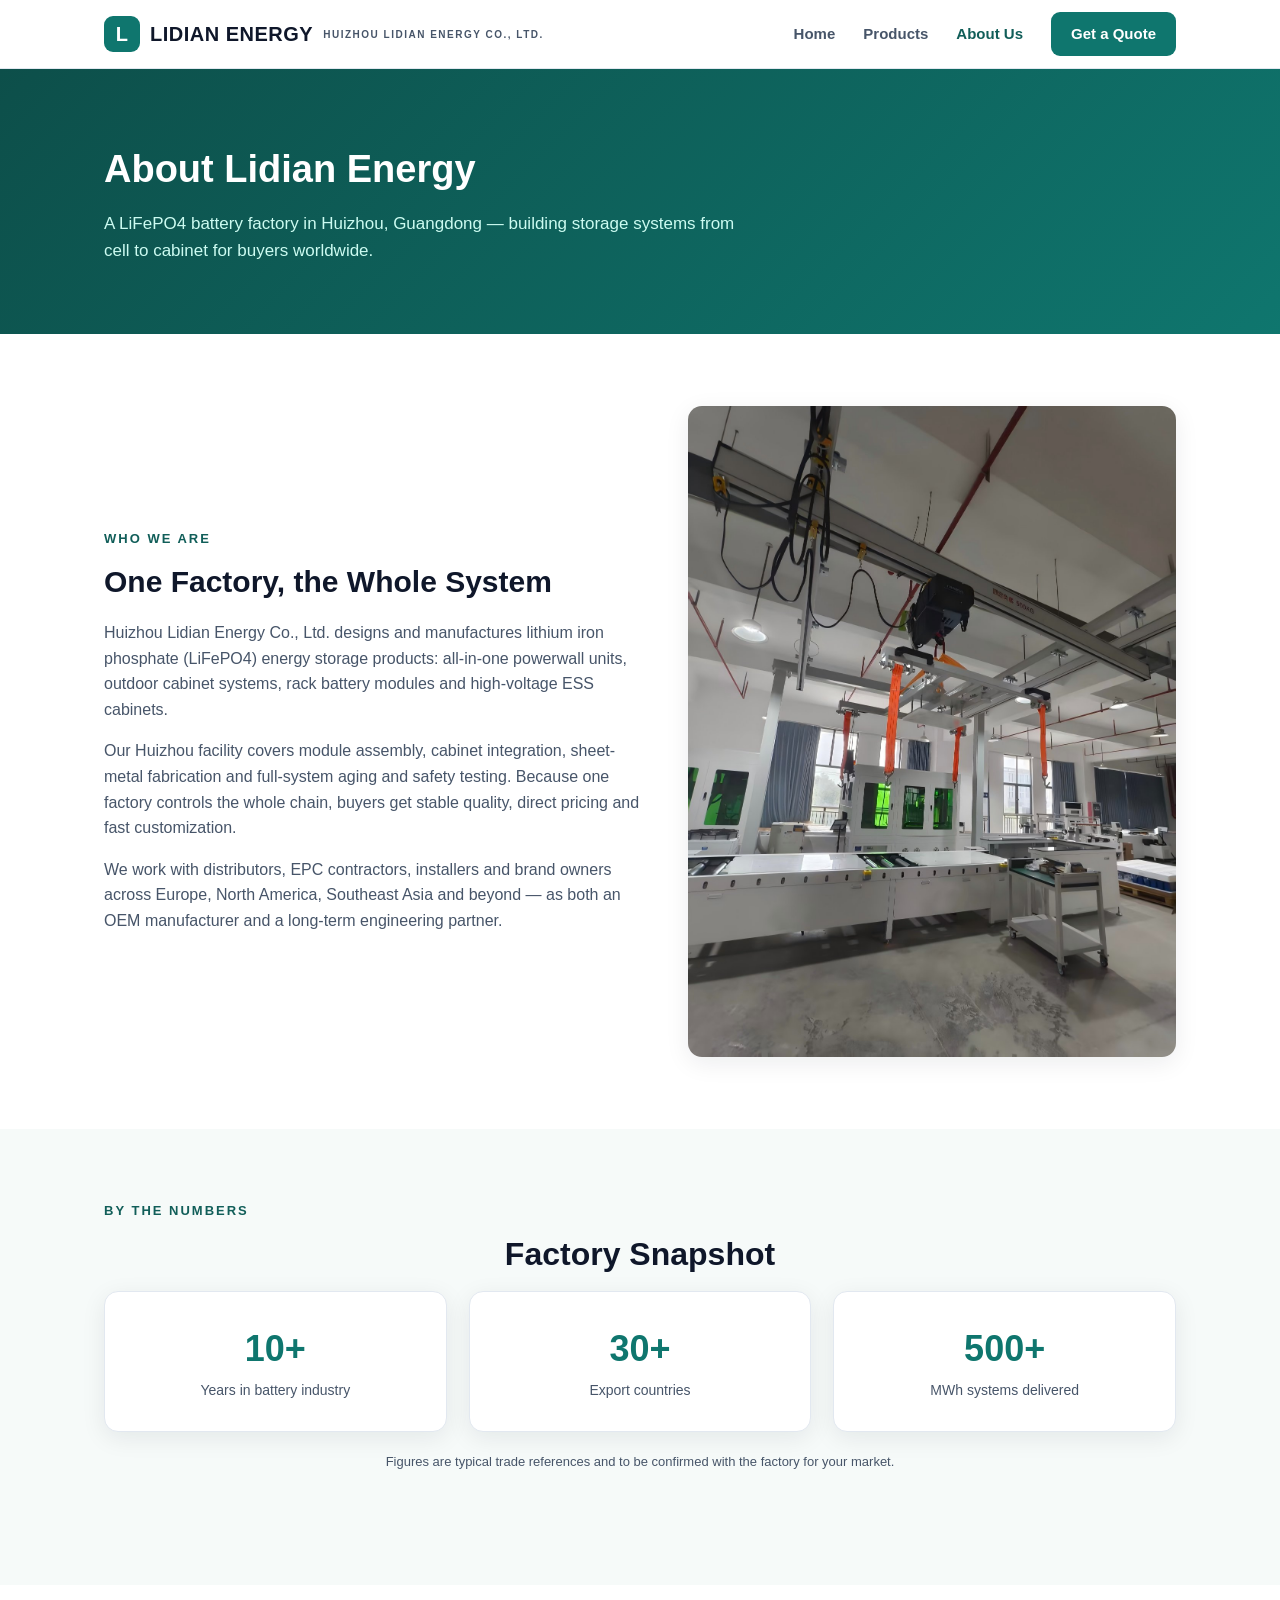
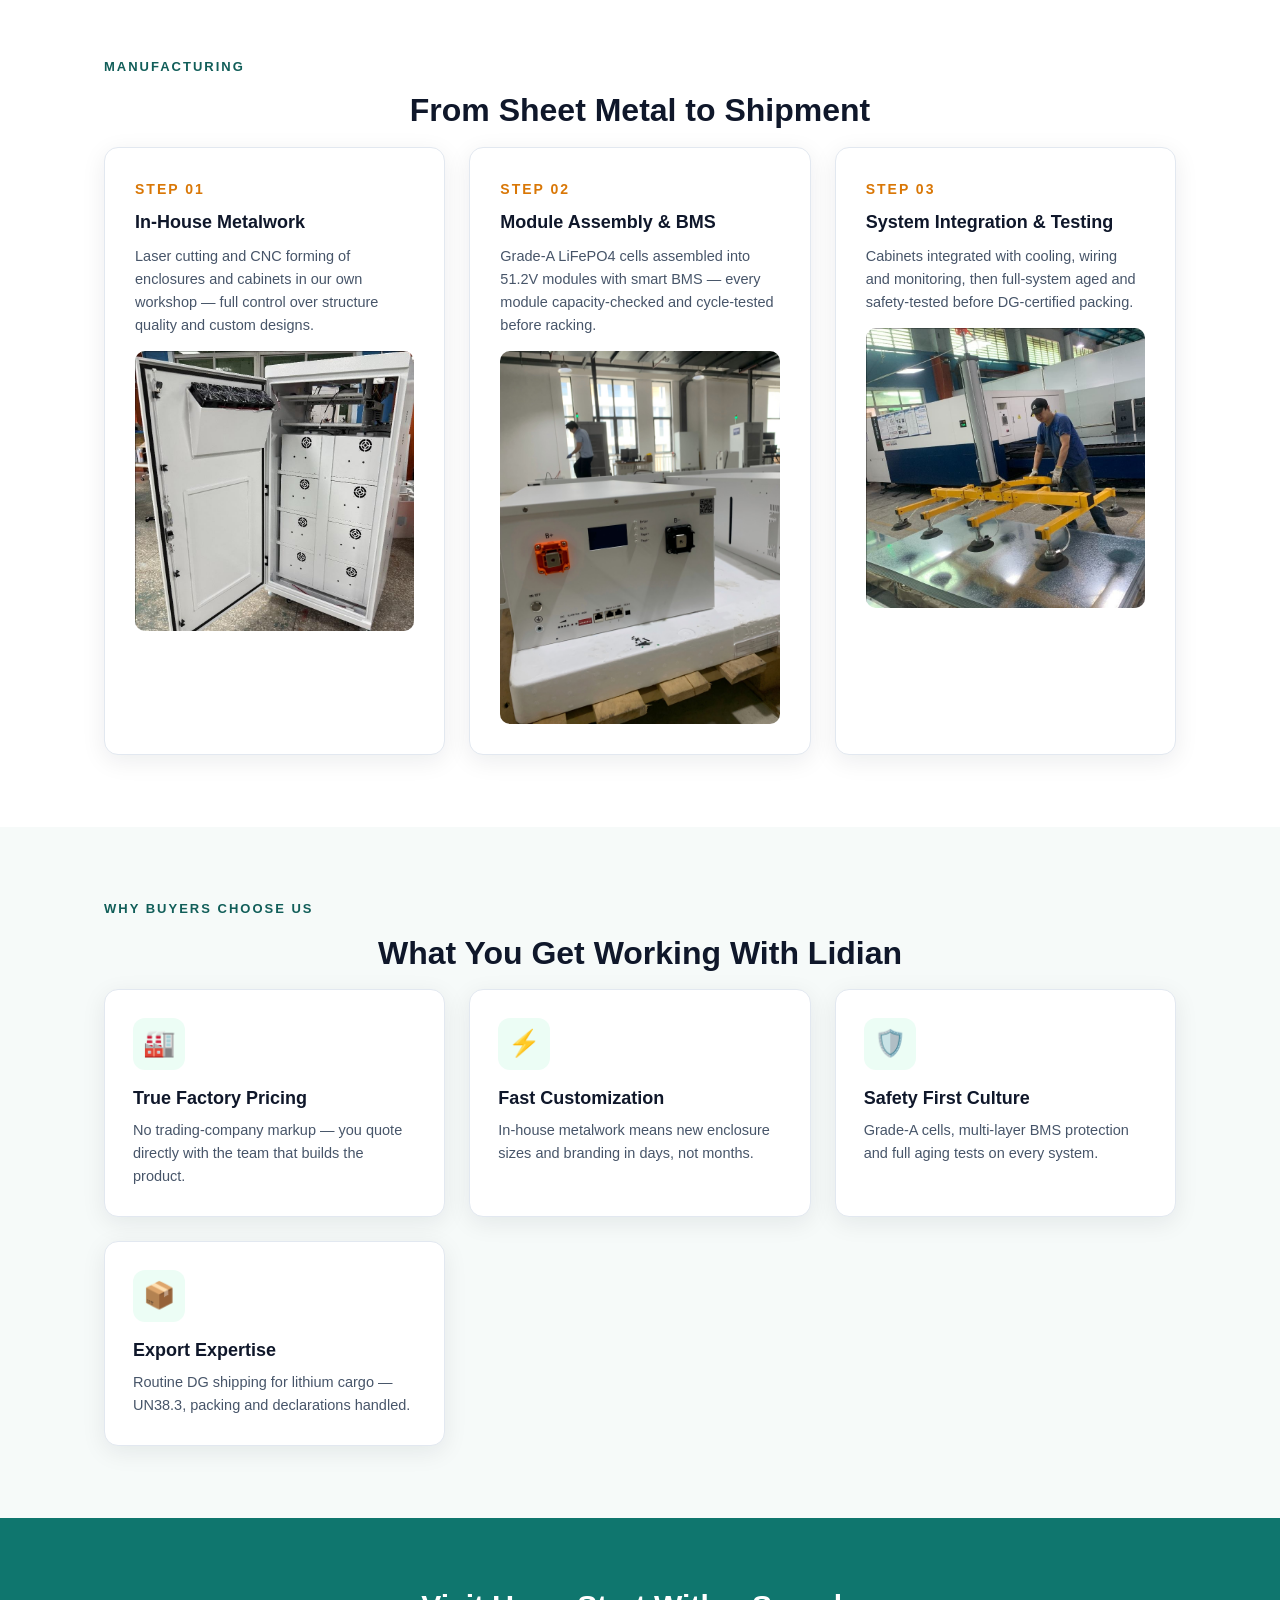
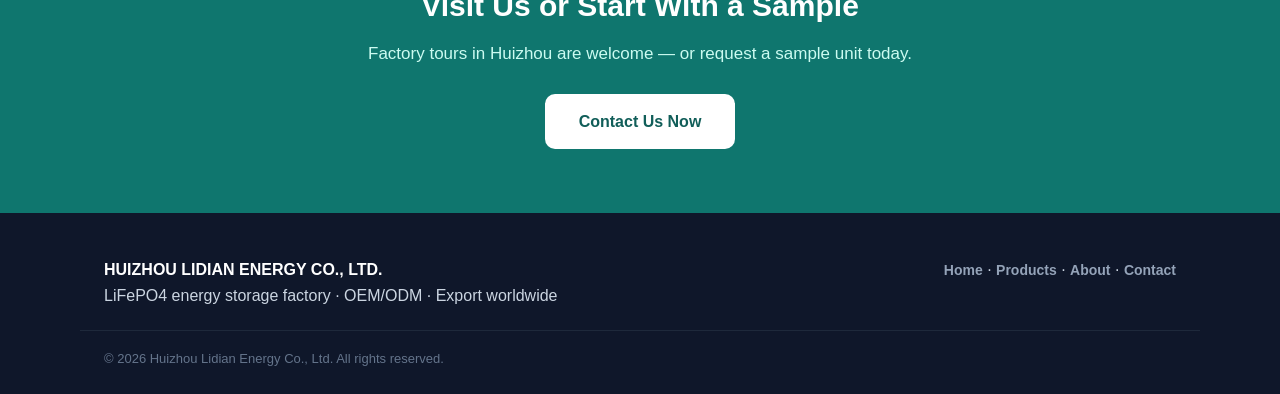
==== about.html @ 59d8984c "Initial release: LIDIAN ENERGY B2B site (index/products/about/contact)" ====
<!DOCTYPE html>
<html lang="en">
<head>
<meta charset="UTF-8">
<meta name="viewport" content="width=device-width, initial-scale=1.0">
<title>About Us | LIDIAN ENERGY — Huizhou Lidian Energy Co., Ltd.</title>
<meta name="description" content="Huizhou Lidian Energy Co., Ltd. is a LiFePO4 battery and energy storage system factory in Huizhou, Guangdong — in-house module assembly, cabinet integration and full-system testing. OEM/ODM partner for global buyers.">
<link rel="icon" href="data:image/svg+xml,%3Csvg xmlns='http://www.w3.org/2000/svg' viewBox='0 0 32 32'%3E%3Crect width='32' height='32' rx='6' fill='%230f766e'/%3E%3Ctext x='16' y='22' font-size='15' font-family='Arial' font-weight='bold' fill='white' text-anchor='middle'%3EL%3C/text%3E%3C/svg%3E">
<link rel="stylesheet" href="css/style.css">
</head>
<body>

<header class="site-header">
  <div class="container nav-wrap">
    <a href="index.html" class="brand"><span class="brand-mark">L</span> LIDIAN ENERGY <small>HUIZHOU LIDIAN ENERGY CO., LTD.</small></a>
    <nav class="nav">
      <a href="index.html">Home</a>
      <a href="products.html">Products</a>
      <a href="about.html" class="active">About Us</a>
      <a href="contact.html" class="nav-cta">Get a Quote</a>
    </nav>
  </div>
</header>

<section class="page-hero" style="background:linear-gradient(135deg,#0d4f4a,#0f766e);">
  <div class="container">
    <h1>About Lidian Energy</h1>
    <p>A LiFePO4 battery factory in Huizhou, Guangdong — building storage systems from cell to cabinet for buyers worldwide.</p>
  </div>
</section>

<section class="section">
  <div class="container split">
    <div>
      <p class="section-kicker">Who We Are</p>
      <h2 style="font-size:30px;margin-bottom:14px;">One Factory, the Whole System</h2>
      <p style="color:var(--slate);margin-bottom:16px;">Huizhou Lidian Energy Co., Ltd. designs and manufactures lithium iron phosphate (LiFePO4) energy storage products: all-in-one powerwall units, outdoor cabinet systems, rack battery modules and high-voltage ESS cabinets.</p>
      <p style="color:var(--slate);margin-bottom:16px;">Our Huizhou facility covers module assembly, cabinet integration, sheet-metal fabrication and full-system aging and safety testing. Because one factory controls the whole chain, buyers get stable quality, direct pricing and fast customization.</p>
      <p style="color:var(--slate);">We work with distributors, EPC contractors, installers and brand owners across Europe, North America, Southeast Asia and beyond — as both an OEM manufacturer and a long-term engineering partner.</p>
    </div>
    <img class="split-img" src="images/factory-line.jpg" alt="Lidian Energy production line in Huizhou factory">
  </div>
</section>

<section class="section section-alt">
  <div class="container">
    <p class="section-kicker">By the Numbers</p>
    <h2 class="section-title">Factory Snapshot</h2>
    <div class="num-grid">
      <div class="num-card"><strong>10+</strong><span>Years in battery industry</span></div>
      <div class="num-card"><strong>30+</strong><span>Export countries</span></div>
      <div class="num-card"><strong>500+</strong><span>MWh systems delivered</span></div>
    </div>
    <p class="section-sub" style="margin-top:20px;font-size:13px;">Figures are typical trade references and to be confirmed with the factory for your market.</p>
  </div>
</section>

<section class="section">
  <div class="container">
    <p class="section-kicker">Manufacturing</p>
    <h2 class="section-title">From Sheet Metal to Shipment</h2>
    <div class="qc-grid">
      <div class="qc-card">
        <div class="qc-num">STEP 01</div>
        <h3>In-House Metalwork</h3>
        <p>Laser cutting and CNC forming of enclosures and cabinets in our own workshop — full control over structure quality and custom designs.</p>
        <img src="images/factory-laser.jpg" alt="Laser cutting workshop" loading="lazy" style="border-radius:10px;margin-top:14px;">
      </div>
      <div class="qc-card">
        <div class="qc-num">STEP 02</div>
        <h3>Module Assembly &amp; BMS</h3>
        <p>Grade-A LiFePO4 cells assembled into 51.2V modules with smart BMS — every module capacity-checked and cycle-tested before racking.</p>
        <img src="images/battery-module.jpg" alt="Battery module assembly" loading="lazy" style="border-radius:10px;margin-top:14px;">
      </div>
      <div class="qc-card">
        <div class="qc-num">STEP 03</div>
        <h3>System Integration &amp; Testing</h3>
        <p>Cabinets integrated with cooling, wiring and monitoring, then full-system aged and safety-tested before DG-certified packing.</p>
        <img src="images/battery-cabinet-inner.jpg" alt="ESS cabinet integration and testing" loading="lazy" style="border-radius:10px;margin-top:14px;">
      </div>
    </div>
  </div>
</section>

<section class="section section-alt">
  <div class="container">
    <p class="section-kicker">Why Buyers Choose Us</p>
    <h2 class="section-title">What You Get Working With Lidian</h2>
    <div class="feature-grid">
      <div class="feature-card"><div class="feature-icon">🏭</div><h3>True Factory Pricing</h3><p>No trading-company markup — you quote directly with the team that builds the product.</p></div>
      <div class="feature-card"><div class="feature-icon">⚡</div><h3>Fast Customization</h3><p>In-house metalwork means new enclosure sizes and branding in days, not months.</p></div>
      <div class="feature-card"><div class="feature-icon">🛡️</div><h3>Safety First Culture</h3><p>Grade-A cells, multi-layer BMS protection and full aging tests on every system.</p></div>
      <div class="feature-card"><div class="feature-icon">📦</div><h3>Export Expertise</h3><p>Routine DG shipping for lithium cargo — UN38.3, packing and declarations handled.</p></div>
    </div>
  </div>
</section>

<section class="cta-band">
  <div class="container cta-inner">
    <h2>Visit Us or Start With a Sample</h2>
    <p>Factory tours in Huizhou are welcome — or request a sample unit today.</p>
    <a href="contact.html" class="btn btn-primary btn-lg">Contact Us Now</a>
  </div>
</section>

<footer class="site-footer">
  <div class="container footer-wrap">
    <div>
      <strong>HUIZHOU LIDIAN ENERGY CO., LTD.</strong>
      <p>LiFePO4 energy storage factory · OEM/ODM · Export worldwide</p>
    </div>
    <div class="footer-links">
      <a href="index.html">Home</a> · <a href="products.html">Products</a> · <a href="about.html">About</a> · <a href="contact.html">Contact</a>
    </div>
  </div>
  <div class="container copyright">© 2026 Huizhou Lidian Energy Co., Ltd. All rights reserved.</div>
</footer>

<script src="js/main.js"></script>
</body>
</html>
---- css/style.css ----
/* ================= LIDIAN ENERGY — B2B Site ================= */
:root{
  --teal:#0f766e;
  --teal-dark:#115e59;
  --amber:#f59e0b;
  --amber-dark:#d97706;
  --ink:#0f172a;
  --slate:#475569;
  --line:#e2e8f0;
  --bg-alt:#f6faf9;
  --white:#ffffff;
  --radius:14px;
  --shadow:0 6px 24px rgba(15,23,42,.08);
}
*{margin:0;padding:0;box-sizing:border-box;}
html{scroll-behavior:smooth;}
body{
  font-family:-apple-system,BlinkMacSystemFont,"Segoe UI","PingFang SC","Hiragino Sans GB","Microsoft YaHei",Helvetica,Arial,sans-serif;
  color:var(--ink);background:var(--white);line-height:1.6;
  -webkit-font-smoothing:antialiased;
}
img{max-width:100%;display:block;}
a{color:var(--teal-dark);text-decoration:none;}
.container{max-width:1120px;margin:0 auto;padding:0 24px;}
.section{padding:72px 0;}
.section-alt{background:var(--bg-alt);}

/* ---------- Header ---------- */
.site-header{
  position:sticky;top:0;z-index:50;background:rgba(255,255,255,.95);
  backdrop-filter:blur(8px);border-bottom:1px solid var(--line);
}
.nav-wrap{display:flex;align-items:center;justify-content:space-between;height:68px;}
.brand{font-weight:800;font-size:20px;color:var(--ink);display:flex;align-items:center;gap:10px;letter-spacing:.5px;}
.brand small{font-size:10px;font-weight:600;color:var(--slate);letter-spacing:1.5px;display:block;line-height:1.1;}
.brand-mark{
  background:var(--teal);color:#fff;width:36px;height:36px;border-radius:9px;
  display:flex;align-items:center;justify-content:center;font-size:20px;flex-shrink:0;
}
.nav{display:flex;align-items:center;gap:28px;}
.nav a{color:var(--slate);font-weight:600;font-size:15px;}
.nav a.active,.nav a:hover{color:var(--teal-dark);}
.nav-cta{
  background:var(--teal);color:#fff!important;padding:10px 20px;border-radius:9px;
}
.nav-cta:hover{background:var(--teal-dark);}

/* ---------- Hero ---------- */
.hero{
  min-height:520px;display:flex;align-items:center;
  background-size:cover;background-position:center;color:#fff;
}
.hero-inner{padding:90px 24px;max-width:820px;}
.hero-kicker{
  display:inline-block;background:var(--amber);color:#78350f;font-size:13px;
  font-weight:700;letter-spacing:1px;text-transform:uppercase;
  padding:6px 14px;border-radius:999px;margin-bottom:20px;
}
.hero h1{font-size:44px;line-height:1.15;margin-bottom:18px;font-weight:800;}
.hero-sub{font-size:18px;color:#e2e8f0;max-width:640px;margin-bottom:30px;}
.hero-actions{display:flex;gap:14px;flex-wrap:wrap;}
.btn{
  display:inline-block;font-weight:700;font-size:15px;padding:13px 28px;
  border-radius:10px;transition:.2s;border:none;cursor:pointer;
}
.btn-primary{background:var(--teal);color:#fff!important;}
.btn-primary:hover{background:var(--teal-dark);transform:translateY(-1px);}
.btn-ghost{background:rgba(255,255,255,.14);color:#fff!important;border:1px solid rgba(255,255,255,.5);}
.btn-ghost:hover{background:rgba(255,255,255,.24);}
.btn-lg{padding:15px 34px;font-size:16px;}

/* ---------- Stats bar ---------- */
.stats-bar{background:var(--ink);color:#fff;padding:34px 0;}
.stats-grid{display:grid;grid-template-columns:repeat(4,1fr);gap:20px;text-align:center;}
.stats-grid strong{display:block;font-size:34px;color:var(--amber);font-weight:800;}
.stats-grid span{font-size:14px;color:#cbd5e1;}

/* ---------- Section headers ---------- */
.section-kicker{
  color:var(--teal-dark);font-weight:800;font-size:13px;letter-spacing:2px;
  text-transform:uppercase;margin-bottom:8px;
}
.section-title{font-size:32px;font-weight:800;margin-bottom:10px;text-align:center;}
.section-sub{text-align:center;color:var(--slate);max-width:640px;margin:0 auto 40px;}

/* ---------- Product cards ---------- */
.card-grid{display:grid;grid-template-columns:repeat(auto-fit,minmax(250px,1fr));gap:26px;}
.product-card{
  background:#fff;border:1px solid var(--line);border-radius:var(--radius);
  overflow:hidden;box-shadow:var(--shadow);transition:.2s;color:var(--ink);
  display:flex;flex-direction:column;
}
.product-card:hover{transform:translateY(-4px);box-shadow:0 12px 32px rgba(15,23,42,.14);}
.product-card img{height:230px;object-fit:cover;width:100%;}
.product-card-body{padding:22px;display:flex;flex-direction:column;gap:8px;flex:1;}
.product-card-body h3{font-size:19px;font-weight:800;}
.product-card-body p{color:var(--slate);font-size:14.5px;flex:1;}
.link-more{color:var(--teal-dark);font-weight:700;font-size:14px;}

/* ---------- Feature grid ---------- */
.feature-grid{display:grid;grid-template-columns:repeat(auto-fit,minmax(300px,1fr));gap:24px;}
.feature-card{
  background:#fff;border:1px solid var(--line);border-radius:var(--radius);
  padding:28px;box-shadow:var(--shadow);
}
.feature-icon{
  width:52px;height:52px;border-radius:12px;background:#ecfdf5;
  display:flex;align-items:center;justify-content:center;font-size:26px;margin-bottom:14px;
}
.feature-card h3{font-size:18px;margin-bottom:6px;}
.feature-card p{color:var(--slate);font-size:14.5px;}

/* ---------- Chips ---------- */
.chips{display:flex;flex-wrap:wrap;gap:12px;justify-content:center;}
.chip{
  background:#fff;border:1px solid var(--line);border-radius:999px;
  padding:9px 20px;font-weight:600;font-size:14px;color:var(--slate);
}

/* ---------- Steps ---------- */
.steps{display:grid;grid-template-columns:repeat(auto-fit,minmax(180px,1fr));gap:22px;}
.step{
  background:#fff;border:1px solid var(--line);border-radius:var(--radius);
  padding:26px 22px;text-align:center;box-shadow:var(--shadow);
}
.step-num{
  display:inline-flex;width:40px;height:40px;border-radius:50%;
  background:var(--teal);color:#fff;font-weight:800;font-size:18px;
  align-items:center;justify-content:center;margin-bottom:12px;
}
.step h3{font-size:16px;margin-bottom:6px;}
.step p{font-size:13.5px;color:var(--slate);}

/* ---------- FAQ ---------- */
.faq{max-width:820px;margin:0 auto;}
.faq details{
  background:#fff;border:1px solid var(--line);border-radius:12px;
  padding:18px 22px;margin-bottom:12px;
}
.faq summary{font-weight:700;cursor:pointer;font-size:16px;}
.faq details[open]{border-color:var(--teal);}
.faq p{margin-top:10px;color:var(--slate);font-size:15px;}

/* ---------- Page hero ---------- */
.page-hero{
  background:linear-gradient(135deg,#0d4f4a,#0f766e);color:#fff;padding:70px 0;
}
.page-hero h1{font-size:38px;margin-bottom:10px;}
.page-hero p{color:#ccfbf1;max-width:640px;font-size:17px;}

/* ---------- Product split ---------- */
.product-section{border-bottom:1px solid var(--line);}
.product-split{display:grid;grid-template-columns:1fr 1fr;gap:48px;align-items:center;}
.product-split img{border-radius:var(--radius);box-shadow:var(--shadow);}
.product-split.reverse .product-info{order:1;}
.product-split.reverse img{order:2;}
.product-info h2{font-size:28px;margin-bottom:14px;}
.product-info>p{color:var(--slate);margin-bottom:20px;}
table.spec{width:100%;border-collapse:collapse;margin-bottom:24px;font-size:14.5px;}
table.spec th,table.spec td{border:1px solid var(--line);padding:9px 14px;text-align:left;}
table.spec th{background:var(--bg-alt);width:34%;font-weight:700;}

/* ---------- About split / numbers ---------- */
.split{display:grid;grid-template-columns:1.1fr 1fr;gap:48px;align-items:center;}
.split-img{border-radius:var(--radius);box-shadow:var(--shadow);}
.num-grid{display:grid;grid-template-columns:repeat(3,1fr);gap:22px;}
.num-card{
  background:#fff;border:1px solid var(--line);border-radius:var(--radius);
  padding:28px;text-align:center;box-shadow:var(--shadow);
}
.num-card strong{display:block;font-size:36px;color:var(--teal);font-weight:800;}
.num-card span{color:var(--slate);font-size:14px;}

/* ---------- QC ---------- */
.qc-grid{display:grid;grid-template-columns:repeat(3,1fr);gap:24px;}
.qc-card{
  background:#fff;border:1px solid var(--line);border-radius:var(--radius);
  padding:30px;box-shadow:var(--shadow);
}
.qc-num{font-size:14px;font-weight:800;color:var(--amber-dark);letter-spacing:2px;}
.qc-card h3{margin:8px 0 8px;font-size:18px;}
.qc-card p{color:var(--slate);font-size:14.5px;}

/* ---------- Contact ---------- */
.contact-grid{display:grid;grid-template-columns:1fr 1.2fr;gap:44px;align-items:start;}
.contact-cards{display:grid;grid-template-columns:1fr 1fr;gap:20px;}
.contact-card{
  background:#fff;border:1px solid var(--line);border-radius:var(--radius);
  padding:24px;box-shadow:var(--shadow);
}
.contact-card h3{font-size:16px;margin-bottom:6px;}
.contact-card p{font-weight:700;}
.contact-card small{color:var(--slate);font-size:12.5px;}
.contact-form-wrap{
  background:#fff;border:1px solid var(--line);border-radius:var(--radius);
  padding:34px;box-shadow:var(--shadow);
}
.contact-form-wrap h2{font-size:24px;margin-bottom:6px;}
.contact-form-wrap>p{color:var(--slate);margin-bottom:22px;font-size:14.5px;}
.contact-form label{display:block;font-weight:600;font-size:14px;margin-bottom:16px;}
.contact-form input,.contact-form select,.contact-form textarea{
  width:100%;margin-top:6px;padding:11px 14px;border:1px solid var(--line);
  border-radius:9px;font-size:15px;font-family:inherit;background:var(--bg-alt);
}
.contact-form input:focus,.contact-form textarea:focus,.contact-form select:focus{
  outline:2px solid var(--teal);border-color:var(--teal);
}
.contact-form .btn{width:100%;}

/* ---------- CTA band ---------- */
.cta-band{background:var(--teal);color:#fff;padding:64px 0;text-align:center;}
.cta-inner h2{font-size:30px;margin-bottom:10px;}
.cta-inner p{color:#ccfbf1;margin-bottom:26px;font-size:17px;}
.cta-band .btn-primary{background:#fff;color:var(--teal-dark)!important;}
.cta-band .btn-primary:hover{background:#ccfbf1;}

/* ---------- Footer ---------- */
.site-footer{background:var(--ink);color:#cbd5e1;padding:44px 0 24px;}
.footer-wrap{display:flex;justify-content:space-between;gap:24px;flex-wrap:wrap;padding-bottom:22px;border-bottom:1px solid #1e293b;}
.site-footer strong{color:#fff;}
.footer-links a{color:#94a3b8;font-weight:600;font-size:14px;}
.footer-links a:hover{color:var(--amber);}
.copyright{padding-top:18px;font-size:13px;color:#64748b;}

/* ---------- Responsive ---------- */
@media (max-width:900px){
  .hero h1{font-size:32px;}
  .product-split,.split,.contact-grid{grid-template-columns:1fr;}
  .product-split.reverse .product-info{order:0;}
  .product-split.reverse img{order:0;}
  .stats-grid{grid-template-columns:repeat(2,1fr);}
  .num-grid{grid-template-columns:repeat(2,1fr);}
  .qc-grid{grid-template-columns:1fr;}
  .nav{gap:16px;}
  .nav a:not(.nav-cta){display:none;}
  .section-title{text-align:left;}
  .section-sub{text-align:left;margin-left:0;}
  .chips{justify-content:flex-start;}
}
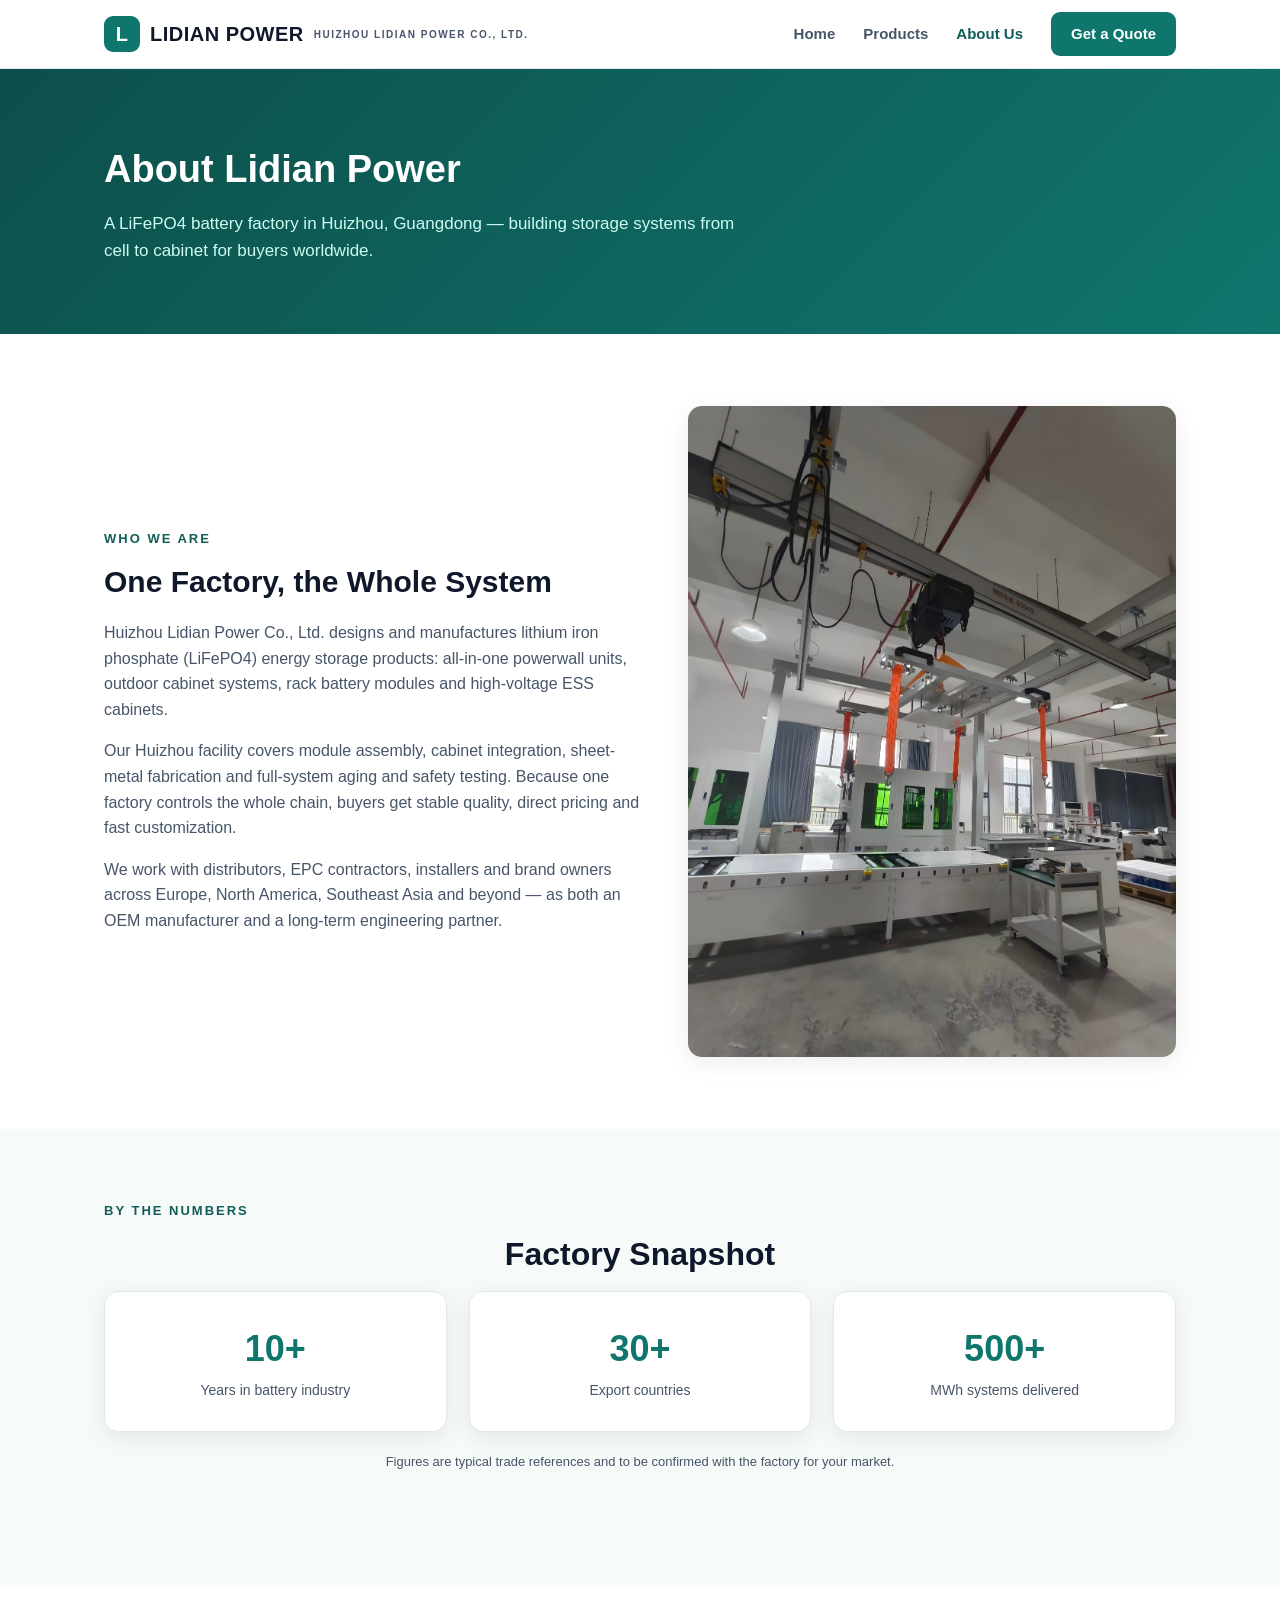
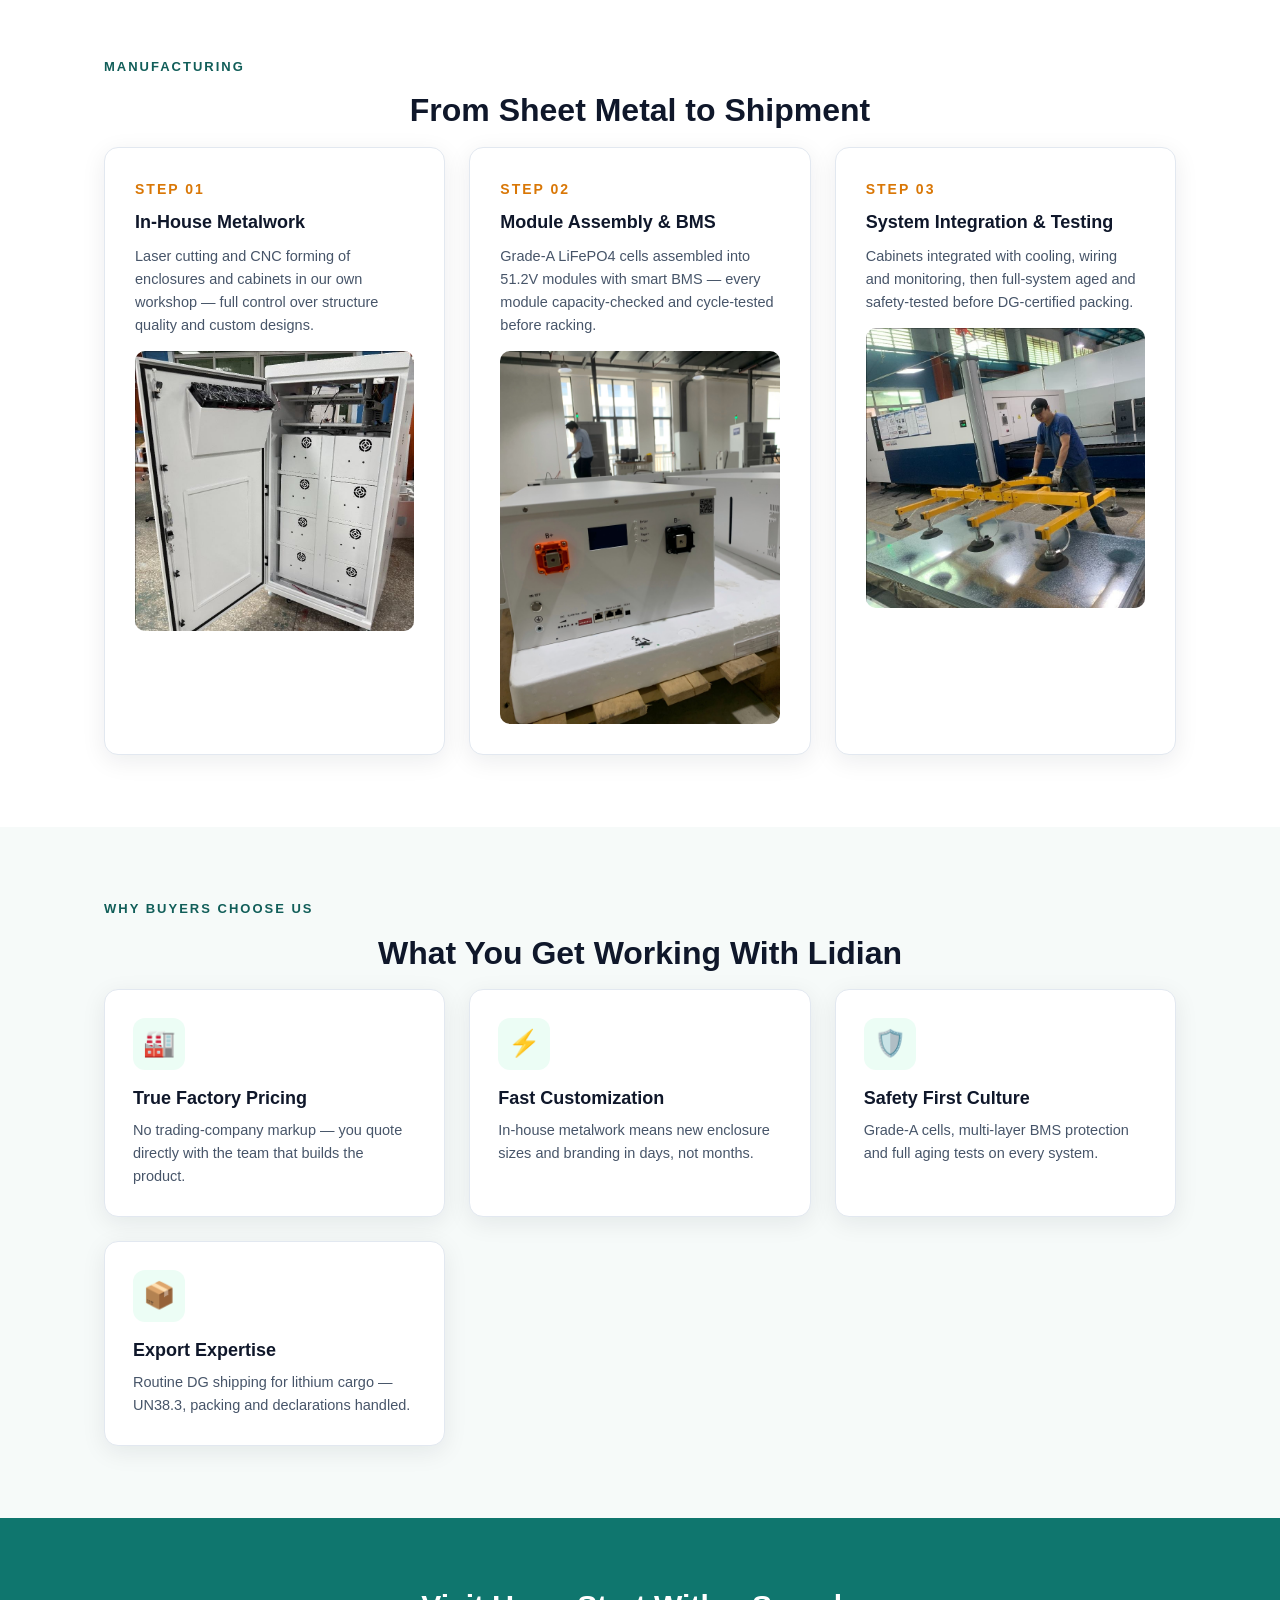
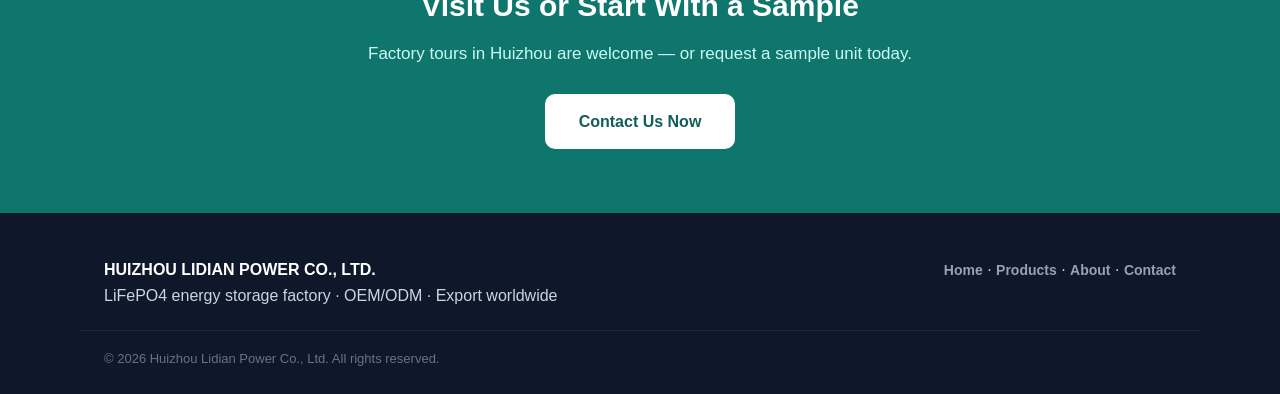
==== commit bdac498e: "Rename English company name to Huizhou Lidian Power Co., Ltd. (brand: LIDIAN POWER)" ====
--- a/about.html
+++ b/about.html
@@ -3,8 +3,8 @@
 <head>
 <meta charset="UTF-8">
 <meta name="viewport" content="width=device-width, initial-scale=1.0">
-<title>About Us | LIDIAN ENERGY — Huizhou Lidian Energy Co., Ltd.</title>
-<meta name="description" content="Huizhou Lidian Energy Co., Ltd. is a LiFePO4 battery and energy storage system factory in Huizhou, Guangdong — in-house module assembly, cabinet integration and full-system testing. OEM/ODM partner for global buyers.">
+<title>About Us | LIDIAN POWER — Huizhou Lidian Power Co., Ltd.</title>
+<meta name="description" content="Huizhou Lidian Power Co., Ltd. is a LiFePO4 battery and energy storage system factory in Huizhou, Guangdong — in-house module assembly, cabinet integration and full-system testing. OEM/ODM partner for global buyers.">
 <link rel="icon" href="data:image/svg+xml,%3Csvg xmlns='http://www.w3.org/2000/svg' viewBox='0 0 32 32'%3E%3Crect width='32' height='32' rx='6' fill='%230f766e'/%3E%3Ctext x='16' y='22' font-size='15' font-family='Arial' font-weight='bold' fill='white' text-anchor='middle'%3EL%3C/text%3E%3C/svg%3E">
 <link rel="stylesheet" href="css/style.css">
 </head>
@@ -12,7 +12,7 @@
 
 <header class="site-header">
   <div class="container nav-wrap">
-    <a href="index.html" class="brand"><span class="brand-mark">L</span> LIDIAN ENERGY <small>HUIZHOU LIDIAN ENERGY CO., LTD.</small></a>
+    <a href="index.html" class="brand"><span class="brand-mark">L</span> LIDIAN POWER <small>HUIZHOU LIDIAN POWER CO., LTD.</small></a>
     <nav class="nav">
       <a href="index.html">Home</a>
       <a href="products.html">Products</a>
@@ -24,7 +24,7 @@
 
 <section class="page-hero" style="background:linear-gradient(135deg,#0d4f4a,#0f766e);">
   <div class="container">
-    <h1>About Lidian Energy</h1>
+    <h1>About Lidian Power</h1>
     <p>A LiFePO4 battery factory in Huizhou, Guangdong — building storage systems from cell to cabinet for buyers worldwide.</p>
   </div>
 </section>
@@ -34,11 +34,11 @@
     <div>
       <p class="section-kicker">Who We Are</p>
       <h2 style="font-size:30px;margin-bottom:14px;">One Factory, the Whole System</h2>
-      <p style="color:var(--slate);margin-bottom:16px;">Huizhou Lidian Energy Co., Ltd. designs and manufactures lithium iron phosphate (LiFePO4) energy storage products: all-in-one powerwall units, outdoor cabinet systems, rack battery modules and high-voltage ESS cabinets.</p>
+      <p style="color:var(--slate);margin-bottom:16px;">Huizhou Lidian Power Co., Ltd. designs and manufactures lithium iron phosphate (LiFePO4) energy storage products: all-in-one powerwall units, outdoor cabinet systems, rack battery modules and high-voltage ESS cabinets.</p>
       <p style="color:var(--slate);margin-bottom:16px;">Our Huizhou facility covers module assembly, cabinet integration, sheet-metal fabrication and full-system aging and safety testing. Because one factory controls the whole chain, buyers get stable quality, direct pricing and fast customization.</p>
       <p style="color:var(--slate);">We work with distributors, EPC contractors, installers and brand owners across Europe, North America, Southeast Asia and beyond — as both an OEM manufacturer and a long-term engineering partner.</p>
     </div>
-    <img class="split-img" src="images/factory-line.jpg" alt="Lidian Energy production line in Huizhou factory">
+    <img class="split-img" src="images/factory-line.jpg" alt="Lidian Power production line in Huizhou factory">
   </div>
 </section>
 
@@ -106,14 +106,14 @@
 <footer class="site-footer">
   <div class="container footer-wrap">
     <div>
-      <strong>HUIZHOU LIDIAN ENERGY CO., LTD.</strong>
+      <strong>HUIZHOU LIDIAN POWER CO., LTD.</strong>
       <p>LiFePO4 energy storage factory · OEM/ODM · Export worldwide</p>
     </div>
     <div class="footer-links">
       <a href="index.html">Home</a> · <a href="products.html">Products</a> · <a href="about.html">About</a> · <a href="contact.html">Contact</a>
     </div>
   </div>
-  <div class="container copyright">© 2026 Huizhou Lidian Energy Co., Ltd. All rights reserved.</div>
+  <div class="container copyright">© 2026 Huizhou Lidian Power Co., Ltd. All rights reserved.</div>
 </footer>
 
 <script src="js/main.js"></script>
--- a/css/style.css
+++ b/css/style.css
@@ -1,4 +1,4 @@
-/* ================= LIDIAN ENERGY — B2B Site ================= */
+/* ================= LIDIAN POWER — B2B Site ================= */
 :root{
   --teal:#0f766e;
   --teal-dark:#115e59;
